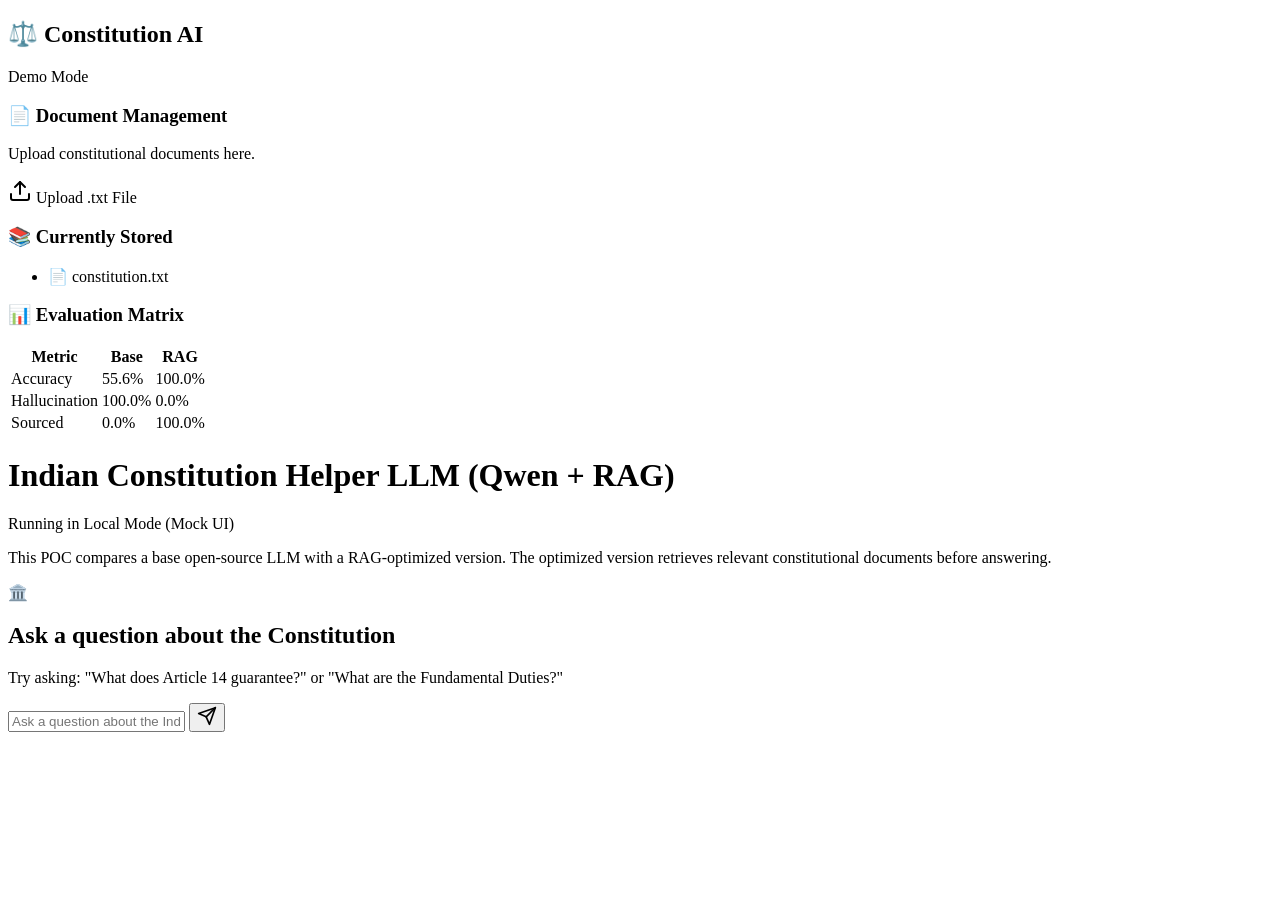
==== static_demo/index.html @ 21e6abc3 "feat: Add interactive mock file upload to static demo UI" ====
<!DOCTYPE html>
<html lang="en">
<head>
    <meta charset="UTF-8">
    <meta name="viewport" content="width=device-width, initial-scale=1.0">
    <title>Indian Constitution Helper LLM | Portfolio Demo</title>
    <link rel="stylesheet" href="style.css">
    <link href="https://fonts.googleapis.com/css2?family=Inter:wght@300;400;500;600;700&display=swap" rel="stylesheet">
</head>
<body>
    <div class="app-container">
        <!-- Sidebar -->
        <aside class="sidebar">
            <div class="sidebar-header">
                <h2>⚖️ Constitution AI</h2>
                <span class="badge">Demo Mode</span>
            </div>
            
            <div class="sidebar-section">
                <h3>📄 Document Management</h3>
                <p class="section-desc">Upload constitutional documents here.</p>
                <div class="upload-box" id="uploadBox">
                    <input type="file" id="fileUpload" accept=".txt" style="display: none;">
                    <svg width="24" height="24" viewBox="0 0 24 24" fill="none" stroke="currentColor" stroke-width="2" stroke-linecap="round" stroke-linejoin="round"><path d="M21 15v4a2 2 0 0 1-2 2H5a2 2 0 0 1-2-2v-4"></path><polyline points="17 8 12 3 7 8"></polyline><line x1="12" y1="3" x2="12" y2="15"></line></svg>
                    <span>Upload .txt File</span>
                </div>
                <div id="uploadSuccess" style="display: none; margin-top: 12px; padding: 12px; background: rgba(0, 204, 150, 0.1); border: 1px solid rgba(0, 204, 150, 0.2); border-radius: 6px; color: var(--success); font-size: 0.85rem;"></div>
            </div>

            <div class="sidebar-section divider">
                <h3>📚 Currently Stored</h3>
                <ul class="file-list" id="fileList">
                    <li><span class="file-icon">📄</span> constitution.txt</li>
                </ul>
            </div>

            <div class="sidebar-section divider">
                <h3>📊 Evaluation Matrix</h3>
                <div class="matrix-table-container">
                    <table class="matrix-table">
                        <thead>
                            <tr>
                                <th>Metric</th>
                                <th>Base</th>
                                <th>RAG</th>
                            </tr>
                        </thead>
                        <tbody>
                            <tr>
                                <td>Accuracy</td>
                                <td class="poor">55.6%</td>
                                <td class="excellent">100.0%</td>
                            </tr>
                            <tr>
                                <td>Hallucination</td>
                                <td class="poor">100.0%</td>
                                <td class="excellent">0.0%</td>
                            </tr>
                            <tr>
                                <td>Sourced</td>
                                <td class="poor">0.0%</td>
                                <td class="excellent">100.0%</td>
                            </tr>
                        </tbody>
                    </table>
                </div>
            </div>
        </aside>

        <!-- Main Content -->
        <main class="main-content">
            <header class="main-header">
                <h1>Indian Constitution Helper LLM (Qwen + RAG)</h1>
                <div class="status-banner">
                    <span class="status-dot"></span>
                    Running in Local Mode (Mock UI)
                </div>
                <p class="subtitle">This POC compares a base open-source LLM with a RAG-optimized version. The optimized version retrieves relevant constitutional documents before answering.</p>
            </header>

            <div class="chat-container">
                <div class="chat-history" id="chatHistory">
                    <!-- Chat messages will be injected here -->
                    <div class="empty-state" id="emptyState">
                        <div class="empty-icon">🏛️</div>
                        <h2>Ask a question about the Constitution</h2>
                        <p>Try asking: "What does Article 14 guarantee?" or "What are the Fundamental Duties?"</p>
                    </div>
                </div>

                <div class="input-area">
                    <form id="chatForm">
                        <input type="text" id="userInput" placeholder="Ask a question about the Indian Constitution..." autocomplete="off">
                        <button type="submit" id="sendBtn">
                            <svg width="20" height="20" viewBox="0 0 24 24" fill="none" stroke="currentColor" stroke-width="2" stroke-linecap="round" stroke-linejoin="round"><line x1="22" y1="2" x2="11" y2="13"></line><polygon points="22 2 15 22 11 13 2 9 22 2"></polygon></svg>
                        </button>
                    </form>
                </div>
            </div>
        </main>
    </div>
    <script src="script.js"></script>
</body>
</html>
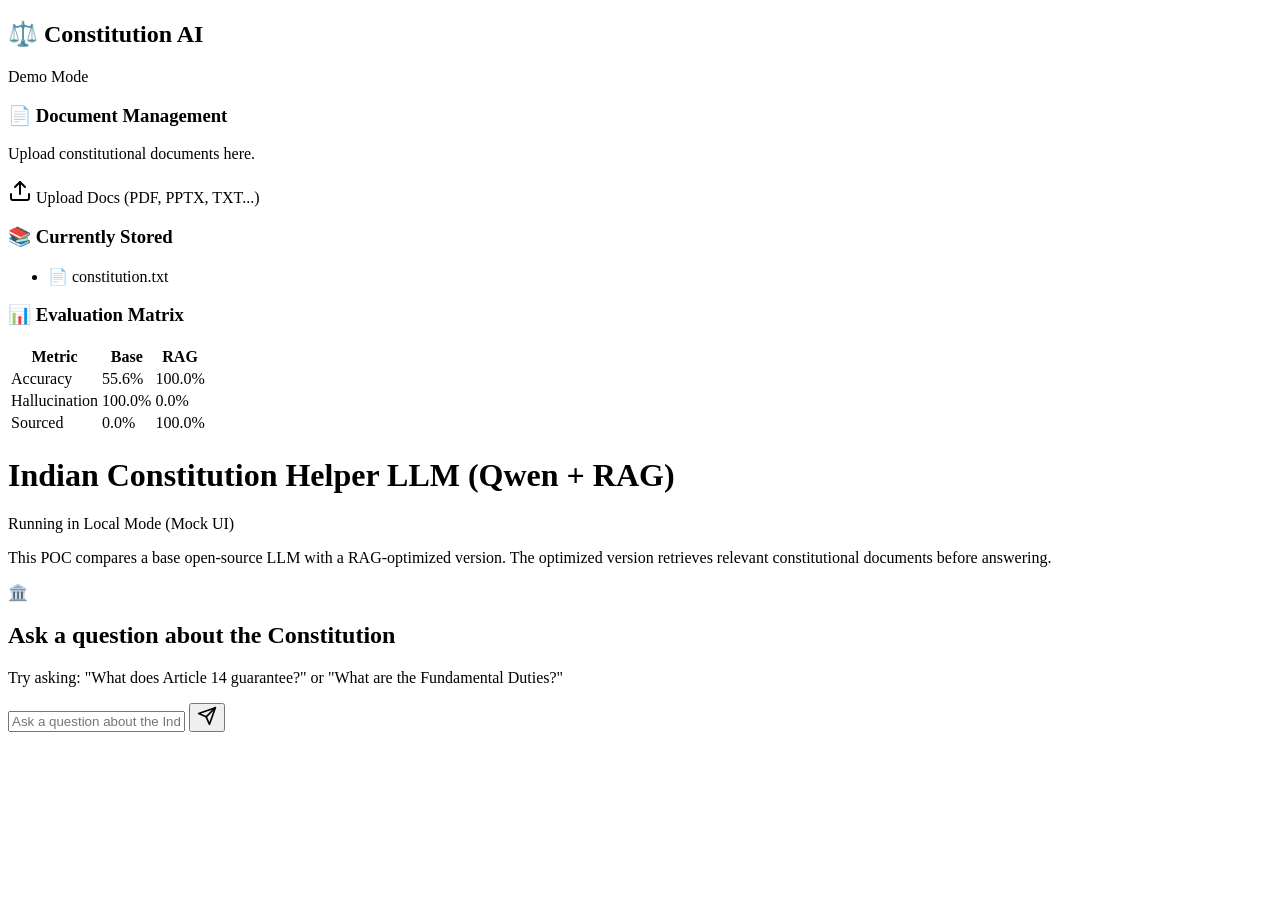
==== commit 4ee2d0fc: "feat: Upgrade ingestion pipeline to support multi-modal formats (PDF, DOCX, PPTX)" ====
--- a/static_demo/index.html
+++ b/static_demo/index.html
@@ -20,9 +20,9 @@
                 <h3>📄 Document Management</h3>
                 <p class="section-desc">Upload constitutional documents here.</p>
                 <div class="upload-box" id="uploadBox">
-                    <input type="file" id="fileUpload" accept=".txt" style="display: none;">
+                    <input type="file" id="fileUpload" accept=".txt,.pdf,.docx,.pptx" style="display: none;">
                     <svg width="24" height="24" viewBox="0 0 24 24" fill="none" stroke="currentColor" stroke-width="2" stroke-linecap="round" stroke-linejoin="round"><path d="M21 15v4a2 2 0 0 1-2 2H5a2 2 0 0 1-2-2v-4"></path><polyline points="17 8 12 3 7 8"></polyline><line x1="12" y1="3" x2="12" y2="15"></line></svg>
-                    <span>Upload .txt File</span>
+                    <span>Upload Docs (PDF, PPTX, TXT...)</span>
                 </div>
                 <div id="uploadSuccess" style="display: none; margin-top: 12px; padding: 12px; background: rgba(0, 204, 150, 0.1); border: 1px solid rgba(0, 204, 150, 0.2); border-radius: 6px; color: var(--success); font-size: 0.85rem;"></div>
             </div>
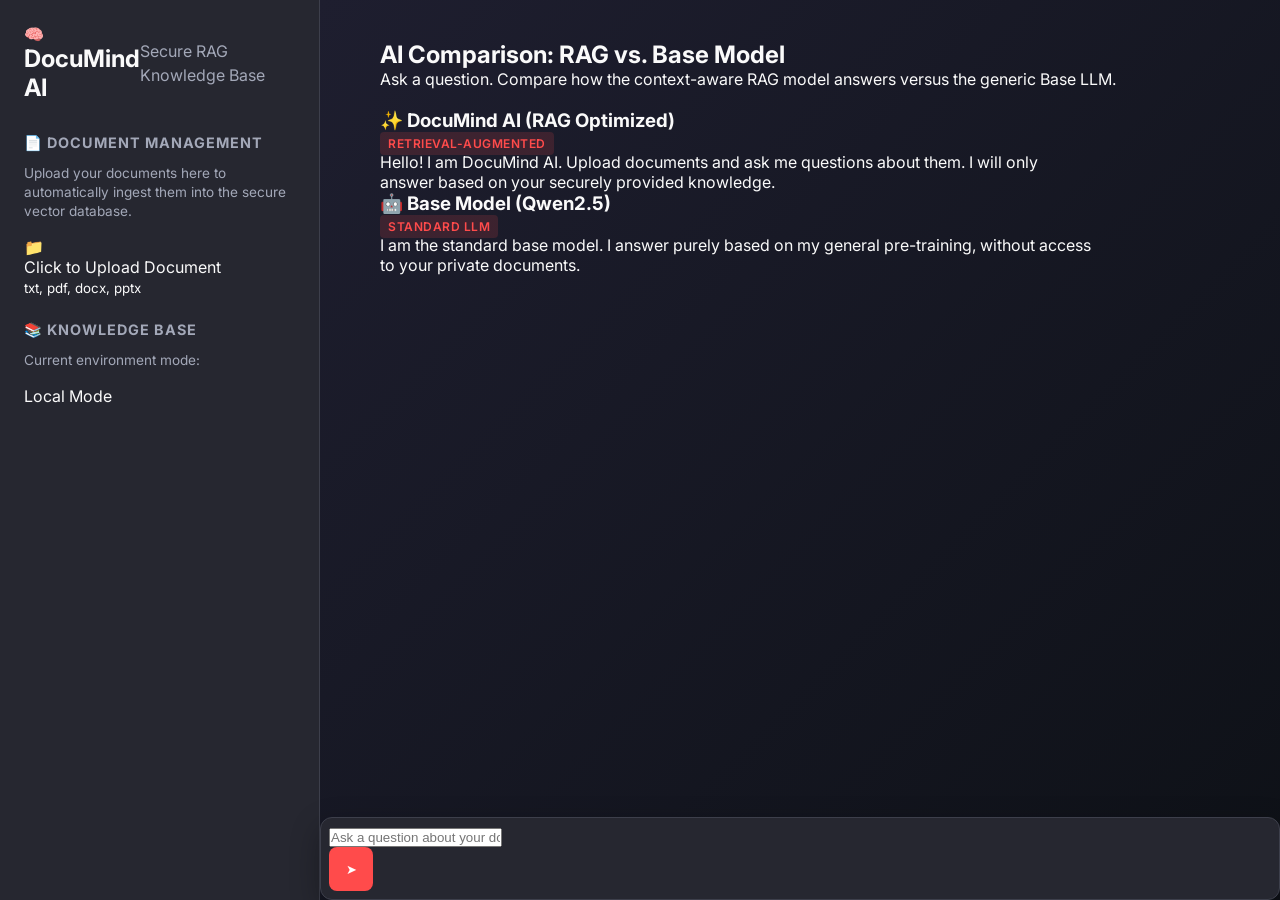
==== commit eb4fa4cd: "Update UI logo icon to match DocuMind branding" ====
--- a/static_demo/index.html
+++ b/static_demo/index.html
@@ -3,102 +3,94 @@
 <head>
     <meta charset="UTF-8">
     <meta name="viewport" content="width=device-width, initial-scale=1.0">
-    <title>Indian Constitution Helper LLM | Portfolio Demo</title>
+    <title>DocuMind AI</title>
+    <!-- Google Fonts: Inter -->
+    <link rel="preconnect" href="https://fonts.googleapis.com">
+    <link rel="preconnect" href="https://fonts.gstatic.com" crossorigin>
+    <link href="https://fonts.googleapis.com/css2?family=Inter:wght@300;400;500;600;700&display=swap" rel="stylesheet">
+    <!-- Main Stylesheet -->
     <link rel="stylesheet" href="style.css">
-    <link href="https://fonts.googleapis.com/css2?family=Inter:wght@300;400;500;600;700&display=swap" rel="stylesheet">
 </head>
 <body>
     <div class="app-container">
         <!-- Sidebar -->
-        <aside class="sidebar">
+        <aside class="sidebar glass-panel">
             <div class="sidebar-header">
-                <h2>⚖️ Constitution AI</h2>
-                <span class="badge">Demo Mode</span>
+                <div class="logo">
+                    <span class="icon">🧠</span>
+                    <h1>DocuMind AI</h1>
+                </div>
+                <p class="subtitle">Secure RAG Knowledge Base</p>
             </div>
             
             <div class="sidebar-section">
                 <h3>📄 Document Management</h3>
-                <p class="section-desc">Upload constitutional documents here.</p>
-                <div class="upload-box" id="uploadBox">
-                    <input type="file" id="fileUpload" accept=".txt,.pdf,.docx,.pptx" style="display: none;">
-                    <svg width="24" height="24" viewBox="0 0 24 24" fill="none" stroke="currentColor" stroke-width="2" stroke-linecap="round" stroke-linejoin="round"><path d="M21 15v4a2 2 0 0 1-2 2H5a2 2 0 0 1-2-2v-4"></path><polyline points="17 8 12 3 7 8"></polyline><line x1="12" y1="3" x2="12" y2="15"></line></svg>
-                    <span>Upload Docs (PDF, PPTX, TXT...)</span>
+                <p class="section-desc">Upload your documents here to automatically ingest them into the secure vector database.</p>
+                
+                <div class="upload-zone" id="uploadZone">
+                    <input type="file" id="fileInput" accept=".txt,.pdf,.docx,.pptx" hidden>
+                    <div class="upload-content">
+                        <span class="upload-icon">📁</span>
+                        <p>Click to Upload Document</p>
+                        <small>txt, pdf, docx, pptx</small>
+                    </div>
                 </div>
-                <div id="uploadSuccess" style="display: none; margin-top: 12px; padding: 12px; background: rgba(0, 204, 150, 0.1); border: 1px solid rgba(0, 204, 150, 0.2); border-radius: 6px; color: var(--success); font-size: 0.85rem;"></div>
+                <div id="uploadStatus" class="status-msg"></div>
             </div>
 
-            <div class="sidebar-section divider">
-                <h3>📚 Currently Stored</h3>
-                <ul class="file-list" id="fileList">
-                    <li><span class="file-icon">📄</span> constitution.txt</li>
-                </ul>
-            </div>
-
-            <div class="sidebar-section divider">
-                <h3>📊 Evaluation Matrix</h3>
-                <div class="matrix-table-container">
-                    <table class="matrix-table">
-                        <thead>
-                            <tr>
-                                <th>Metric</th>
-                                <th>Base</th>
-                                <th>RAG</th>
-                            </tr>
-                        </thead>
-                        <tbody>
-                            <tr>
-                                <td>Accuracy</td>
-                                <td class="poor">55.6%</td>
-                                <td class="excellent">100.0%</td>
-                            </tr>
-                            <tr>
-                                <td>Hallucination</td>
-                                <td class="poor">100.0%</td>
-                                <td class="excellent">0.0%</td>
-                            </tr>
-                            <tr>
-                                <td>Sourced</td>
-                                <td class="poor">0.0%</td>
-                                <td class="excellent">100.0%</td>
-                            </tr>
-                        </tbody>
-                    </table>
-                </div>
+            <div class="sidebar-section">
+                <h3>📚 Knowledge Base</h3>
+                <p class="section-desc">Current environment mode:</p>
+                <div class="env-badge local" id="envBadge">Local Mode</div>
             </div>
         </aside>
 
         <!-- Main Content -->
         <main class="main-content">
-            <header class="main-header">
-                <h1>Indian Constitution Helper LLM (Qwen + RAG)</h1>
-                <div class="status-banner">
-                    <span class="status-dot"></span>
-                    Running in Local Mode (Mock UI)
-                </div>
-                <p class="subtitle">This POC compares a base open-source LLM with a RAG-optimized version. The optimized version retrieves relevant constitutional documents before answering.</p>
+            <header class="main-header glass-panel">
+                <h2>AI Comparison: RAG vs. Base Model</h2>
+                <p>Ask a question. Compare how the context-aware RAG model answers versus the generic Base LLM.</p>
             </header>
 
             <div class="chat-container">
-                <div class="chat-history" id="chatHistory">
-                    <!-- Chat messages will be injected here -->
-                    <div class="empty-state" id="emptyState">
-                        <div class="empty-icon">🏛️</div>
-                        <h2>Ask a question about the Constitution</h2>
-                        <p>Try asking: "What does Article 14 guarantee?" or "What are the Fundamental Duties?"</p>
+                <!-- RAG Column -->
+                <div class="chat-column rag-col glass-panel">
+                    <div class="col-header">
+                        <h3>✨ DocuMind AI (RAG Optimized)</h3>
+                        <span class="badge rag-badge">Retrieval-Augmented</span>
+                    </div>
+                    <div class="chat-box" id="ragChatBox">
+                        <div class="message system-msg">Hello! I am DocuMind AI. Upload documents and ask me questions about them. I will only answer based on your securely provided knowledge.</div>
                     </div>
                 </div>
 
-                <div class="input-area">
-                    <form id="chatForm">
-                        <input type="text" id="userInput" placeholder="Ask a question about the Indian Constitution..." autocomplete="off">
+                <!-- Base Column -->
+                <div class="chat-column base-col glass-panel">
+                    <div class="col-header">
+                        <h3>🤖 Base Model (Qwen2.5)</h3>
+                        <span class="badge base-badge">Standard LLM</span>
+                    </div>
+                    <div class="chat-box" id="baseChatBox">
+                        <div class="message system-msg">I am the standard base model. I answer purely based on my general pre-training, without access to your private documents.</div>
+                    </div>
+                </div>
+            </div>
+
+            <!-- Input Area -->
+            <div class="input-area glass-panel">
+                <form id="chatForm">
+                    <div class="input-wrapper">
+                        <input type="text" id="questionInput" placeholder="Ask a question about your documents..." required autocomplete="off">
                         <button type="submit" id="sendBtn">
-                            <svg width="20" height="20" viewBox="0 0 24 24" fill="none" stroke="currentColor" stroke-width="2" stroke-linecap="round" stroke-linejoin="round"><line x1="22" y1="2" x2="11" y2="13"></line><polygon points="22 2 15 22 11 13 2 9 22 2"></polygon></svg>
+                            <span class="send-icon">➤</span>
                         </button>
-                    </form>
-                </div>
+                    </div>
+                </form>
             </div>
         </main>
     </div>
+
+    <!-- Main Script -->
     <script src="script.js"></script>
 </body>
 </html>
--- a/static_demo/style.css
+++ b/static_demo/style.css
@@ -0,0 +1,451 @@
+:root {
+    --bg-dark: #0e1117;
+    --bg-panel: #262730;
+    --text-main: #fafafa;
+    --text-muted: #a3a8b8;
+    --accent: #ff4b4b;
+    --accent-hover: #ff6b6b;
+    --border: #3d3f4b;
+    --success: #00cc96;
+    --warning: #ffa15a;
+    --error: #ef553b;
+    
+    --grad-bg: linear-gradient(135deg, #1e1e2f 0%, #0e1117 100%);
+}
+
+* {
+    box-sizing: border-box;
+    margin: 0;
+    padding: 0;
+}
+
+body {
+    font-family: 'Inter', sans-serif;
+    background: var(--bg-dark);
+    color: var(--text-main);
+    height: 100vh;
+    overflow: hidden;
+}
+
+.app-container {
+    display: flex;
+    height: 100vh;
+}
+
+/* Sidebar */
+.sidebar {
+    width: 320px;
+    background-color: var(--bg-panel);
+    border-right: 1px solid var(--border);
+    display: flex;
+    flex-direction: column;
+    padding: 24px;
+    overflow-y: auto;
+    flex-shrink: 0;
+}
+
+.sidebar-header {
+    display: flex;
+    align-items: center;
+    justify-content: space-between;
+    margin-bottom: 32px;
+}
+
+.sidebar-header h2 {
+    font-size: 1.2rem;
+    font-weight: 600;
+}
+
+.badge {
+    background: rgba(255, 75, 75, 0.15);
+    color: var(--accent);
+    padding: 4px 8px;
+    border-radius: 4px;
+    font-size: 0.75rem;
+    font-weight: 600;
+    letter-spacing: 0.5px;
+    text-transform: uppercase;
+}
+
+.sidebar-section {
+    margin-bottom: 24px;
+}
+
+.sidebar-section.divider {
+    padding-top: 24px;
+    border-top: 1px solid var(--border);
+}
+
+.sidebar-section h3 {
+    font-size: 0.9rem;
+    color: var(--text-muted);
+    text-transform: uppercase;
+    letter-spacing: 1px;
+    margin-bottom: 12px;
+}
+
+.section-desc {
+    font-size: 0.85rem;
+    color: var(--text-muted);
+    margin-bottom: 16px;
+    line-height: 1.4;
+}
+
+.upload-box {
+    border: 1px dashed var(--text-muted);
+    border-radius: 8px;
+    padding: 20px;
+    display: flex;
+    flex-direction: column;
+    align-items: center;
+    justify-content: center;
+    gap: 12px;
+    color: var(--text-muted);
+    cursor: pointer;
+    transition: all 0.2s ease;
+    background: rgba(255,255,255,0.02);
+}
+
+.upload-box:hover {
+    border-color: var(--accent);
+    color: var(--accent);
+    background: rgba(255, 75, 75, 0.05);
+}
+
+.file-list {
+    list-style: none;
+}
+
+.file-list li {
+    display: flex;
+    align-items: center;
+    gap: 12px;
+    font-size: 0.9rem;
+    padding: 8px 12px;
+    background: rgba(0,0,0,0.2);
+    border-radius: 6px;
+    border: 1px solid rgba(255,255,255,0.05);
+}
+
+.matrix-table-container {
+    background: rgba(0,0,0,0.2);
+    border-radius: 8px;
+    overflow: hidden;
+    border: 1px solid var(--border);
+}
+
+.matrix-table {
+    width: 100%;
+    border-collapse: collapse;
+    font-size: 0.85rem;
+}
+
+.matrix-table th, .matrix-table td {
+    padding: 10px 12px;
+    text-align: left;
+    border-bottom: 1px solid var(--border);
+}
+
+.matrix-table th {
+    background: rgba(255,255,255,0.05);
+    font-weight: 600;
+    color: var(--text-muted);
+}
+
+.matrix-table td.poor { color: var(--error); font-weight: 600; }
+.matrix-table td.excellent { color: var(--success); font-weight: 600; }
+
+/* Main Content */
+.main-content {
+    flex: 1;
+    display: flex;
+    flex-direction: column;
+    background: var(--grad-bg);
+    position: relative;
+}
+
+.main-header {
+    padding: 40px 60px 20px;
+}
+
+.main-header h1 {
+    font-size: 2.2rem;
+    font-weight: 700;
+    margin-bottom: 16px;
+    background: linear-gradient(90deg, #fff, #a3a8b8);
+    -webkit-background-clip: text;
+    -webkit-text-fill-color: transparent;
+}
+
+.status-banner {
+    display: inline-flex;
+    align-items: center;
+    gap: 8px;
+    background: rgba(0, 204, 150, 0.1);
+    color: var(--success);
+    padding: 8px 16px;
+    border-radius: 20px;
+    font-size: 0.9rem;
+    font-weight: 500;
+    margin-bottom: 16px;
+    border: 1px solid rgba(0, 204, 150, 0.2);
+}
+
+.status-dot {
+    width: 8px;
+    height: 8px;
+    background-color: var(--success);
+    border-radius: 50%;
+    box-shadow: 0 0 8px var(--success);
+}
+
+.subtitle {
+    color: var(--text-muted);
+    font-size: 1rem;
+    line-height: 1.5;
+    max-width: 800px;
+}
+
+.chat-container {
+    flex: 1;
+    display: flex;
+    flex-direction: column;
+    padding: 0 60px 40px;
+    overflow: hidden;
+    position: relative;
+}
+
+.chat-history {
+    flex: 1;
+    overflow-y: auto;
+    display: flex;
+    flex-direction: column;
+    gap: 24px;
+    padding: 20px 0;
+    scroll-behavior: smooth;
+}
+
+/* Custom Scrollbar */
+::-webkit-scrollbar { width: 8px; }
+::-webkit-scrollbar-track { background: transparent; }
+::-webkit-scrollbar-thumb { background: var(--border); border-radius: 4px; }
+::-webkit-scrollbar-thumb:hover { background: #555; }
+
+.empty-state {
+    margin: auto;
+    text-align: center;
+    color: var(--text-muted);
+    opacity: 0.7;
+}
+
+.empty-icon {
+    font-size: 4rem;
+    margin-bottom: 16px;
+    opacity: 0.5;
+}
+
+.empty-state h2 {
+    font-size: 1.4rem;
+    margin-bottom: 8px;
+    color: var(--text-main);
+}
+
+/* Chat Bubbles */
+.message {
+    display: flex;
+    flex-direction: column;
+    max-width: 85%;
+    animation: fadeIn 0.3s ease forwards;
+}
+
+@keyframes fadeIn {
+    from { opacity: 0; transform: translateY(10px); }
+    to { opacity: 1; transform: translateY(0); }
+}
+
+.message.user {
+    align-self: flex-end;
+}
+
+.message.assistant {
+    align-self: flex-start;
+    width: 100%;
+}
+
+.msg-label {
+    font-size: 0.8rem;
+    font-weight: 600;
+    color: var(--text-muted);
+    margin-bottom: 6px;
+    display: flex;
+    align-items: center;
+    gap: 6px;
+}
+
+.msg-content {
+    padding: 16px 20px;
+    border-radius: 12px;
+    font-size: 0.95rem;
+    line-height: 1.6;
+}
+
+.message.user .msg-content {
+    background: rgba(255, 255, 255, 0.1);
+    border: 1px solid rgba(255, 255, 255, 0.15);
+    border-bottom-right-radius: 4px;
+}
+
+.message.assistant .msg-content {
+    background: rgba(0,0,0,0.3);
+    border: 1px solid var(--border);
+    border-bottom-left-radius: 4px;
+}
+
+/* Split response layout for assistant */
+.split-response {
+    display: flex;
+    gap: 24px;
+    margin-top: 8px;
+}
+
+.model-col {
+    flex: 1;
+    background: rgba(0,0,0,0.2);
+    border: 1px solid var(--border);
+    border-radius: 8px;
+    padding: 20px;
+}
+
+.model-col h4 {
+    color: var(--accent);
+    margin-bottom: 12px;
+    font-size: 0.95rem;
+    border-bottom: 1px solid rgba(255, 255, 255, 0.05);
+    padding-bottom: 8px;
+}
+
+.source-box {
+    margin-top: 16px;
+    padding: 12px;
+    background: rgba(255,255,255,0.03);
+    border-radius: 6px;
+    border-left: 3px solid var(--success);
+    font-size: 0.85rem;
+}
+
+.source-box strong { color: var(--text-muted); }
+
+/* Input Area */
+.input-area {
+    margin-top: 20px;
+    background: var(--bg-panel);
+    border: 1px solid var(--border);
+    border-radius: 12px;
+    padding: 8px;
+    box-shadow: 0 10px 30px rgba(0,0,0,0.3);
+}
+
+#chatForm {
+    display: flex;
+    gap: 12px;
+    align-items: center;
+}
+
+#userInput {
+    flex: 1;
+    background: transparent;
+    border: none;
+    color: var(--text-main);
+    font-size: 1rem;
+    padding: 12px 16px;
+    font-family: inherit;
+    outline: none;
+}
+
+#userInput::placeholder {
+    color: var(--text-muted);
+}
+
+#sendBtn {
+    background: var(--accent);
+    color: white;
+    border: none;
+    width: 44px;
+    height: 44px;
+    border-radius: 8px;
+    display: flex;
+    align-items: center;
+    justify-content: center;
+    cursor: pointer;
+    transition: all 0.2s;
+}
+
+#sendBtn:hover {
+    background: var(--accent-hover);
+    transform: scale(1.05);
+}
+
+#sendBtn:disabled {
+    background: var(--border);
+    color: var(--text-muted);
+    cursor: not-allowed;
+    transform: none;
+}
+
+/* Typing indicator */
+.typing-indicator {
+    display: inline-flex;
+    align-items: center;
+    gap: 4px;
+    padding: 8px 12px;
+}
+.typing-indicator span {
+    width: 6px;
+    height: 6px;
+    background: var(--text-muted);
+    border-radius: 50%;
+    animation: typing 1.4s infinite ease-in-out;
+}
+.typing-indicator span:nth-child(1) { animation-delay: 0s; }
+.typing-indicator span:nth-child(2) { animation-delay: 0.2s; }
+.typing-indicator span:nth-child(3) { animation-delay: 0.4s; }
+
+@keyframes typing {
+}
+
+/* Mobile Responsiveness */
+@media (max-width: 768px) {
+    .app-container {
+        flex-direction: column;
+    }
+    .sidebar {
+        width: 100%;
+        height: auto;
+        max-height: 250px;
+        border-right: none;
+        border-bottom: 1px solid var(--border);
+        padding: 16px;
+    }
+    .sidebar-header {
+        margin-bottom: 16px;
+    }
+    .main-header {
+        padding: 20px 20px 10px;
+    }
+    .main-header h1 {
+        font-size: 1.5rem;
+    }
+    .chat-container {
+        padding: 0 20px 20px;
+    }
+    .split-response {
+        flex-direction: column;
+        gap: 16px;
+    }
+    .message {
+        max-width: 100%;
+    }
+    .msg-content {
+        padding: 12px 16px;
+    }
+}
